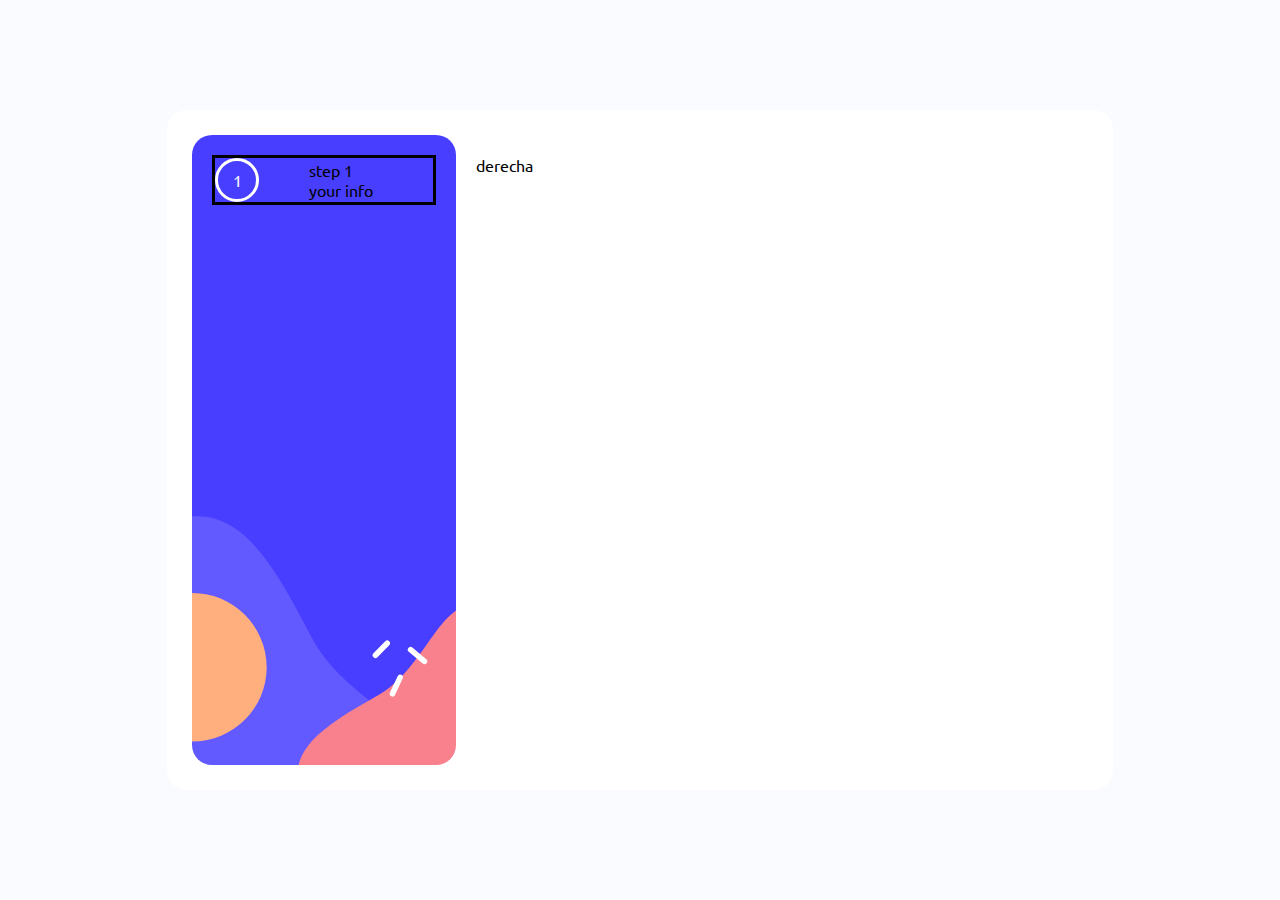
==== semana3/reto3/index.html @ 0fa40f42 "reto 3 en proceso" ====
<!DOCTYPE html>
<html lang="en">
    <head>
    <meta charset="UTF-8" />
    <meta name="viewport" content="width=device-width, initial-scale=1.0" />
    <title>Retos</title>
    <link rel="stylesheet" href="./asset/fonts.css" />
    <link rel="stylesheet" href="./asset/styles.css" />
        </head>
    <body>
    <section class="container flex">
        <div class="container__box flex radius-md p-25">
        <div class="radius-md p-20">
                <div class="flex step__container">
            <div>
                <span class="step__circle">1</span>
            </div>
            <div>
                <p>step 1</p>
                <p>your info</p>
        </div>
        </div>
        </div>
        <div class="p-20">derecha</div>
        </div>
    </section>
    </body>
</html>
---- semana3/reto3/asset/fonts.css ----
/* importar una fuente local */
@font-face {
    font-family: "Ubuntu";
    src: url("../asset/fonts/Ubuntu-Regular.ttf");
    font-weight: 400;
}

    @font-face {
    font-family: "Ubuntu";
    src: url("../asset/fonts/Ubuntu-Medium.ttf");
    font-weight: 500;
    }

    @font-face {
    font-family: "Ubuntu";
    src: url("../asset/fonts/Ubuntu-Bold.ttf");
    font-weight: 700;
    }
---- semana3/reto3/asset/styles.css ----
* {
    margin: 0;
    padding: 0;
    }

    body {
    font-family: "Ubuntu", sans-serif;
    }

  /* hacer un mini tailwind: es decir crear clases genericas y reutilizarlas */
    .flex {
    display: flex;
    }

    .radius-md {
    border-radius: 20px;
    }

    .p-20 {
    padding: 20px;
    }

    .p-25 {
    padding: 25px;
    }

    .container {
    background-color: hsl(231, 100%, 99%);
    height: 100vh;
    align-items: center;
    justify-content: center;
    }

    .container__box {
    background-color: #fff;
    height: 70vh;
    width: 70%;
    }

    .container__box > div:first-child {
    width: 25%;
    background: url("../asset/bg-sidebar-desktop.svg");
    background-repeat: no-repeat;
    background-size: cover;
    }

    .step__container {
      border: solid;
      gap: 50px; /*para colocar una brecha entre div - solo en flex*/
      align-items: center;
    }

    .step__circle {
      border: solid white;
      padding: 9px;
      border-radius: 50%;
      display: block;
      width: 20px;
      height: 20px;
      text-align: center;
      color: #fff;
      cursor: pointer;
    }

    .step__circle:hover {
      color: #000;
      background-color: hsl(206, 94%, 87%) ;
    }
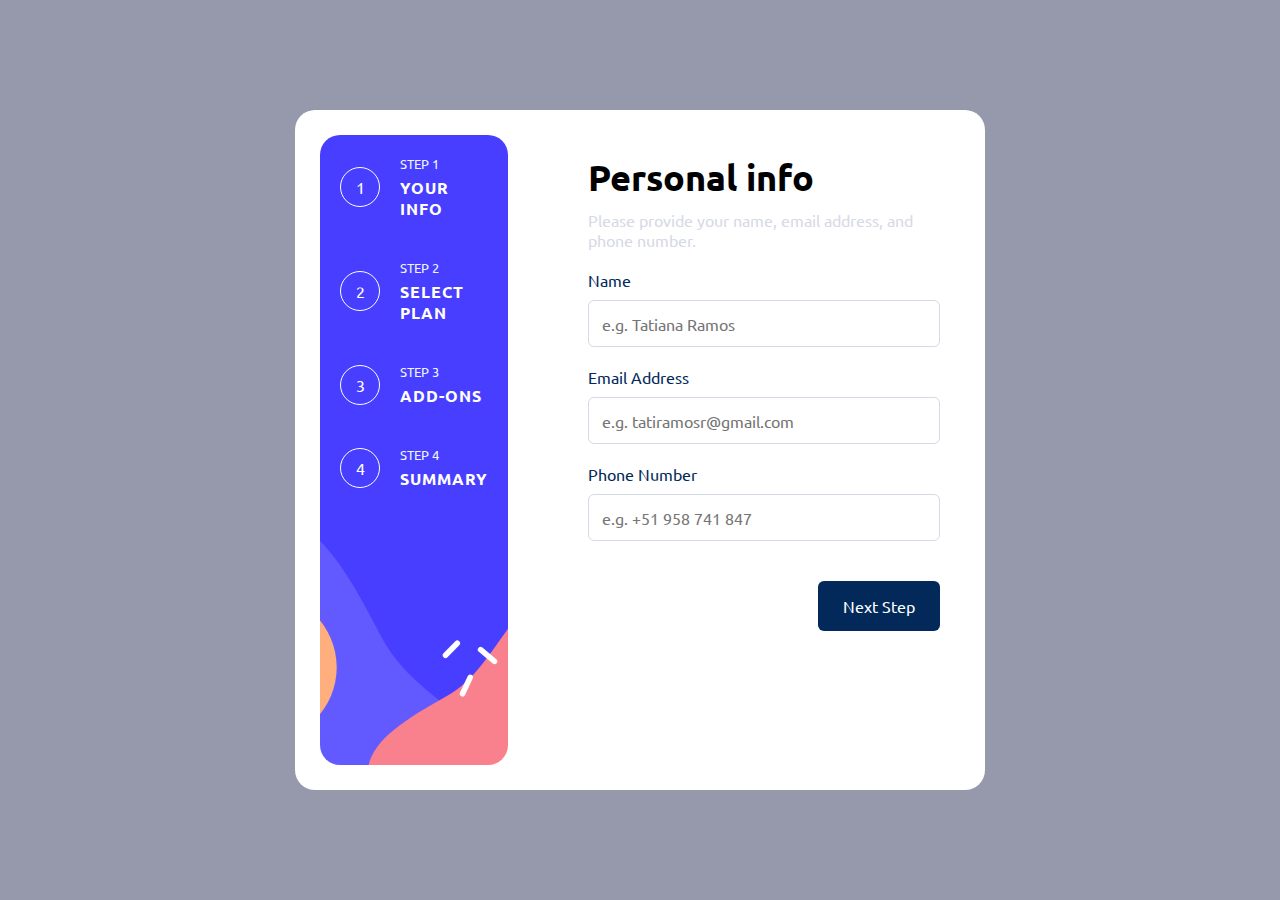
==== commit 9370cde7: "añadir javascript" ====
--- a/semana3/reto3/index.html
+++ b/semana3/reto3/index.html
@@ -11,17 +11,73 @@
     <section class="container flex">
         <div class="container__box flex radius-md p-25">
         <div class="radius-md p-20">
-                <div class="flex step__container">
+                <div class="flex step__container uppercase text-white">
             <div>
                 <span class="step__circle">1</span>
             </div>
             <div>
-                <p>step 1</p>
-                <p>your info</p>
+                <p class="step__title">step 1</p>
+                <p class="step__description">your info</p>
         </div>
         </div>
+
+        <div class="flex step__container uppercase text-white">
+            <div>
+                <span class="step__circle">2</span>
+            </div>
+            <div>
+                <p class="step__title">step 2</p>
+                <p class="step__description">Select plan</p>
         </div>
-        <div class="p-20">derecha</div>
+        </div>
+
+        <div class="flex step__container uppercase text-white">
+            <div>
+                <span class="step__circle">3</span>
+            </div>
+            <div>
+                <p class="step__title">step 3</p>
+                <p class="step__description">add-ons</p>
+        </div>
+        </div>
+
+        <div class="flex step__container uppercase text-white">
+            <div>
+                <span class="step__circle">4</span>
+            </div>
+            <div>
+                <p class="step__title">step 4</p>
+                <p class="step__description">summary</p>
+        </div>
+        </div>
+
+        </div>
+        <div class="p-20">
+            <div class="container__info">
+                <h1 class="title__info">Personal info</h1>
+                <p class="description__info">Please provide your name, email address, and phone number.</p>
+                <form action="">
+                    <label for="" class="container__input">
+                        <span>Name</span>
+                        <input type="text" placeholder="e.g. Tatiana Ramos" autocomplete="new-password">
+                    </label>
+
+                    <label for="" class="container__input">
+                        <span>Email Address</span>
+                        <input type="email" placeholder="e.g. tatiramosr@gmail.com" autocomplete="new-password">
+                    </label>
+
+                    <label for="" class="container__input">
+                        <span>Phone Number</span>
+                        <input type="tel" placeholder="e.g. +51 958 741 847" autocomplete="new-password" >
+                    </label>
+                    <div class="container__button">
+                    <button type="submit" class="button__info text-white">Next Step</button>
+                </div>
+                </form>
+                
+            </div>
+        </div>
         </div>
     </section>
     </body>
--- a/semana3/reto3/asset/styles.css
+++ b/semana3/reto3/asset/styles.css
@@ -1,68 +1,204 @@
 * {
-    margin: 0;
+  margin: 0;
+  padding: 0;
+}
+
+body {
+  font-family: "Ubuntu", sans-serif;
+}
+
+/* hacer un mini tailwind: es decir crear clases genericas y reutilizarlas */
+.flex {
+  display: flex;
+}
+
+.radius-md {
+  border-radius: 20px;
+}
+
+.p-20 {
+  padding: 20px;
+}
+
+.p-25 {
+  padding: 25px;
+}
+
+.container {
+  background-color: hsl(231, 11%, 63%);
+  height: 100vh;
+  align-items: center;
+  justify-content: center;
+}
+
+.container__box {
+  background-color: #fff;
+  height: 70vh;
+  width: 50%;
+  gap: 60px;
+}
+
+.container__box > div:first-child {
+  width: 25%;
+  background: url("../asset/bg-sidebar-desktop.svg");
+  background-repeat: no-repeat;
+  background-size: cover;
+  background-position: center;
+}
+
+.text-white {
+  color: #fff;
+}
+
+.uppercase {
+  text-transform: uppercase;
+}
+
+.step__container {
+  gap: 20px;
+  align-items: center;
+  margin-bottom: 40px;
+}
+
+.step__circle {
+  border: solid #fff 1px;
+  padding: 9px;
+  border-radius: 50%;
+  width: 20px;
+  height: 20px;
+  display: block;
+  text-align: center;
+  cursor: pointer;
+}
+
+.step__circle:hover {
+  color: #000;
+  background-color: hsl(206, 94%, 87%);
+}
+.step__title {
+  color: hsl(217, 100%, 97%);
+  font-size: 13px;
+}
+
+.step__description {
+  font-weight: bold;
+  margin-top: 5px;
+  letter-spacing: 1px;
+}
+
+.title__info {
+  font-size: 36px;
+}
+
+.description__info {
+  margin-top: 10px;
+  color: hsl(229, 24%, 87%);
+}
+
+.container__input {
+  display: flex;
+  flex-direction: column;
+  gap: 10px;
+  margin-top: 20px;
+}
+
+.container__input > input {
+  font-family: "Ubuntu", sans-serif;
+  padding: 12.5px;
+  font-size: 16px;
+  border: solid 1px hsl(229, 24%, 87%);
+  border-radius: 6px;
+  outline: none;
+  cursor: pointer;
+}
+
+.container__input > span {
+  color: hsl(213, 96%, 18%);
+}
+
+.container__input > input:hover {
+  border: solid 1px hsl(243, 100%, 62%);
+}
+
+.container__button {
+  margin-top: 40px;
+  text-align: right;
+}
+
+.button__info {
+  border: none;
+  background-color: hsl(213, 96%, 18%);
+  padding: 15px 25px;
+  font-size: 16px;
+  font-family: "Ubuntu", sans-serif;
+  border-radius: 6px;
+}
+
+@media only screen and (max-width: 600px) {
+  .p-25 {
     padding: 0;
-    }
-
-    body {
-    font-family: "Ubuntu", sans-serif;
-    }
-
-  /* hacer un mini tailwind: es decir crear clases genericas y reutilizarlas */
-    .flex {
+  }
+
+  .p-20 {
+    padding: 0;
+  }
+
+  .radius-md {
+    border-radius: 0;
+  }
+
+  .container {
+    height: auto;
+  }
+
+  .container__box {
+    flex-direction: column;
+    width: 100%;
+    border-radius: 0;
+    gap: 0;
+    background-color: hsl(229, 24%, 87%);
+    height: 100vh;
+  }
+
+  .container__box > div:first-child {
+    width: 100%;
+    background: url("../asset/bg-sidebar-mobile.svg");
+    background-repeat: no-repeat;
+    background-size: cover;
+    min-height: 150px;
     display: flex;
-    }
-
-    .radius-md {
-    border-radius: 20px;
-    }
-
-    .p-20 {
-    padding: 20px;
-    }
-
-    .p-25 {
-    padding: 25px;
-    }
-
-    .container {
-    background-color: hsl(231, 100%, 99%);
-    height: 100vh;
     align-items: center;
     justify-content: center;
-    }
-
-    .container__box {
+  }
+
+  .step__container {
+    display: flex;
+    align-items: center;
+    justify-content: center;
+    margin-bottom: 0;
+  }
+
+  .step__circle {
+    width: 10px;
+    height: 10px;
+    display: flex;
+    align-items: center;
+  }
+
+  .step__title {
+    display: none;
+  }
+
+  .step__description {
+    display: none;
+  }
+
+  .container__info {
+    width: 80%;
+    margin: auto;
+    padding: 20px;
+    margin-top: -30px;
     background-color: #fff;
-    height: 70vh;
-    width: 70%;
-    }
-
-    .container__box > div:first-child {
-    width: 25%;
-    background: url("../asset/bg-sidebar-desktop.svg");
-    background-repeat: no-repeat;
-    background-size: cover;
-    }
-
-    .step__container {
-      border: solid;
-      gap: 50px; /*para colocar una brecha entre div - solo en flex*/
-      align-items: center;
-    }
-
-    .step__circle {
-      border: solid white;
-      padding: 9px;
-      border-radius: 50%;
-      display: block;
-      width: 20px;
-      height: 20px;
-      text-align: center;
-      color: #fff;
-      cursor: pointer;
-    }
-
-    .step__circle:hover {
-      color: #000;
-      background-color: hsl(206, 94%, 87%) ;
-    }+    border-radius: 16px;
+  }
+  }